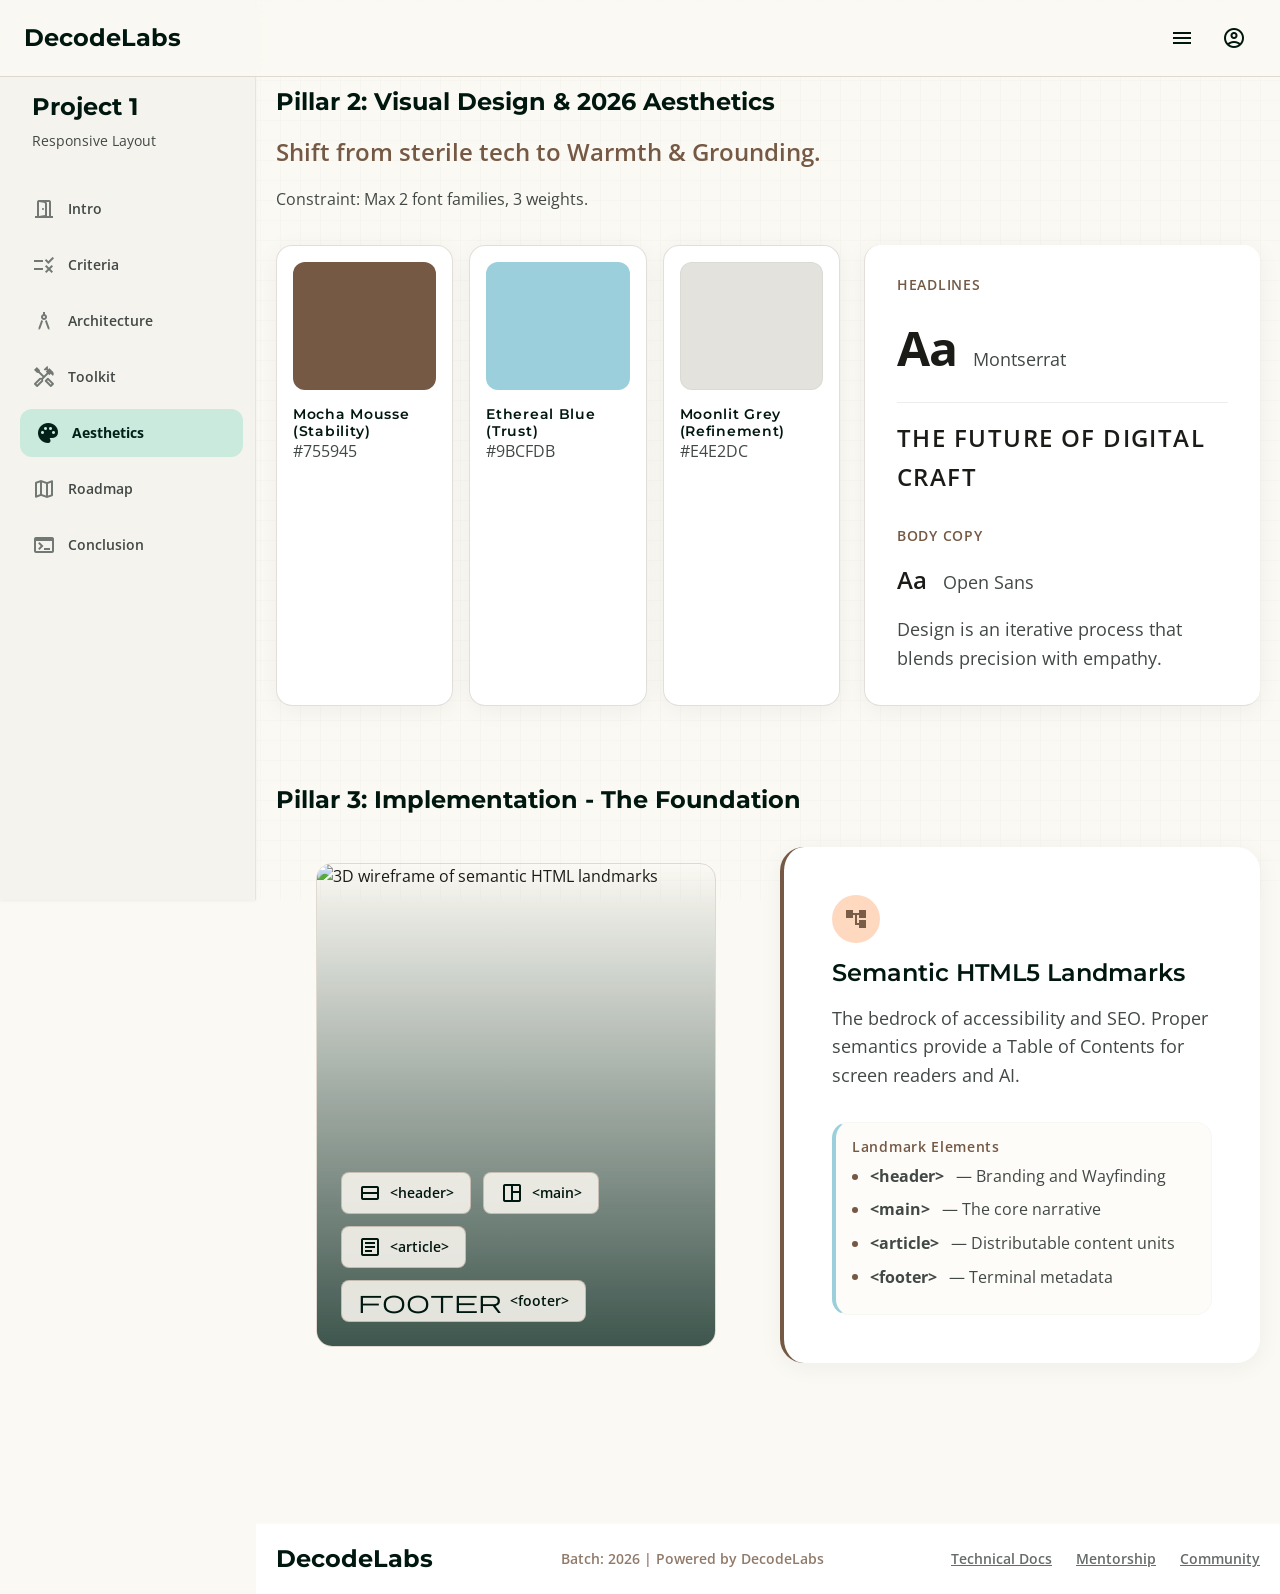
==== aesthetics.html @ eaf209af "Initial commit with responsive layout" ====
<!DOCTYPE html>
<html lang="en">
<head>
  <meta charset="UTF-8">
  <meta name="viewport" content="width=device-width, initial-scale=1.0">
  <title>Aesthetics &amp; Foundation - DecodeLabs</title>
  <link rel="preconnect" href="https://fonts.googleapis.com">
  <link rel="preconnect" href="https://fonts.gstatic.com" crossorigin>
  <link href="https://fonts.googleapis.com/css2?family=Montserrat:wght@400;600;700&family=Open+Sans:wght@400;600&display=swap" rel="stylesheet">
  <link href="https://fonts.googleapis.com/css2?family=Material+Symbols+Outlined:wght,FILL@100..700,0..1&display=swap" rel="stylesheet">
  <link rel="stylesheet" href="css/styles.css">
</head>
<body class="app-shell has-sidebar" data-page="aesthetics">
  <a class="skip-link" href="#main-content">Skip to main content</a>
  <div class="ambient grid-bg-sm" aria-hidden="true"></div>

  <header class="top-nav">
    <div class="top-nav__brand">DecodeLabs</div>
    <div class="top-nav__actions">
      <button class="icon-btn menu-toggle" type="button" data-menu-toggle aria-expanded="false" aria-controls="mobile-drawer" aria-label="Open menu">
        <span class="material-symbols-outlined">menu</span>
      </button>
      <button class="icon-btn" type="button" aria-label="Account">
        <span class="material-symbols-outlined">account_circle</span>
      </button>
    </div>
  </header>

  <nav id="mobile-drawer" class="mobile-drawer" data-mobile-drawer aria-label="Mobile">
    <a class="sidebar__link" href="index.html" data-nav="intro">
      <span class="material-symbols-outlined filled">door_open</span>
      Intro
    </a>
    <a class="sidebar__link" href="guidelines.html" data-nav="criteria">
      <span class="material-symbols-outlined">rule</span>
      Criteria
    </a>
    <a class="sidebar__link" href="architecture.html" data-nav="architecture">
      <span class="material-symbols-outlined">architecture</span>
      Architecture
    </a>
    <a class="sidebar__link" href="toolkit.html" data-nav="toolkit">
      <span class="material-symbols-outlined">handyman</span>
      Toolkit
    </a>
    <a class="sidebar__link" href="aesthetics.html" data-nav="aesthetics">
      <span class="material-symbols-outlined">palette</span>
      Aesthetics
    </a>
    <a class="sidebar__link" href="framework.html" data-nav="roadmap">
      <span class="material-symbols-outlined">map</span>
      Roadmap
    </a>
    <a class="sidebar__link" href="conclusion.html" data-nav="conclusion">
      <span class="material-symbols-outlined">terminal</span>
      Conclusion
    </a>
  </nav>

  <aside class="sidebar" aria-label="Section navigation">
    <div class="sidebar__header">
      <div class="sidebar__title">Project 1</div>
      <div class="sidebar__subtitle">Responsive Layout</div>
    </div>
    <nav class="sidebar__nav">
      <a class="sidebar__link" href="index.html" data-nav="intro"><span class="material-symbols-outlined">door_open</span> Intro</a>
      <a class="sidebar__link" href="guidelines.html" data-nav="criteria"><span class="material-symbols-outlined">rule</span> Criteria</a>
      <a class="sidebar__link" href="architecture.html" data-nav="architecture"><span class="material-symbols-outlined">architecture</span> Architecture</a>
      <a class="sidebar__link" href="toolkit.html" data-nav="toolkit"><span class="material-symbols-outlined">handyman</span> Toolkit</a>
      <a class="sidebar__link" href="aesthetics.html" data-nav="aesthetics"><span class="material-symbols-outlined filled">palette</span> Aesthetics</a>
      <a class="sidebar__link" href="framework.html" data-nav="roadmap"><span class="material-symbols-outlined">map</span> Roadmap</a>
      <a class="sidebar__link" href="conclusion.html" data-nav="conclusion"><span class="material-symbols-outlined">terminal</span> Conclusion</a>
    </nav>
  </aside>

  <main id="main-content" class="main-canvas">
    <section class="section">
      <header style="max-width:48rem;margin-bottom:var(--stack-lg);">
        <h1>Pillar 2: Visual Design &amp; 2026 Aesthetics</h1>
        <p class="text-headline-md" style="color:var(--secondary);margin-top:var(--stack-md);">Shift from sterile tech to Warmth &amp; Grounding.</p>
        <p class="text-body-md text-muted" style="margin-top:var(--stack-sm);">Constraint: Max 2 font families, 3 weights.</p>
      </header>

      <div class="bento-grid bento-grid--12">
        <div class="col-span-7 swatch-grid">
          <article class="swatch-card">
            <div class="swatch-card__color swatch-card__color--mocha"></div>
            <h3 class="text-label">Mocha Mousse (Stability)</h3>
            <p class="text-body-md text-muted">#755945</p>
          </article>
          <article class="swatch-card">
            <div class="swatch-card__color swatch-card__color--blue"></div>
            <h3 class="text-label">Ethereal Blue (Trust)</h3>
            <p class="text-body-md text-muted">#9BCFDB</p>
          </article>
          <article class="swatch-card">
            <div class="swatch-card__color swatch-card__color--grey"></div>
            <h3 class="text-label">Moonlit Grey (Refinement)</h3>
            <p class="text-body-md text-muted">#E4E2DC</p>
          </article>
        </div>

        <div class="col-span-5 type-panel">
          <div style="margin-bottom:var(--stack-lg);">
            <p class="text-label" style="color:var(--secondary);margin-bottom:var(--stack-md);">HEADLINES</p>
            <div style="display:flex;align-items:baseline;gap:16px;border-bottom:1px solid rgba(193,200,196,0.3);padding-bottom:var(--stack-md);">
              <span class="text-display">Aa</span>
              <span class="text-body-lg text-muted">Montserrat</span>
            </div>
            <p class="text-headline-md" style="margin-top:var(--stack-md);letter-spacing:0.06em;">THE FUTURE OF DIGITAL CRAFT</p>
          </div>
          <div>
            <p class="text-label" style="color:var(--secondary);margin-bottom:var(--stack-md);">BODY COPY</p>
            <div style="display:flex;align-items:baseline;gap:16px;">
              <span class="text-headline-md" style="font-family:var(--font-body);">Aa</span>
              <span class="text-body-lg text-muted">Open Sans</span>
            </div>
            <p class="text-body-lg text-muted" style="margin-top:var(--stack-md);">Design is an iterative process that blends precision with empathy.</p>
          </div>
        </div>
      </div>
    </section>

    <section class="section">
      <header style="margin-bottom:var(--stack-lg);">
        <h1>Pillar 3: Implementation - The Foundation</h1>
      </header>

      <div class="bento-grid bento-grid--2">
        <figure class="semantic-image">
          <img src="https://lh3.googleusercontent.com/aida-public/[base64]" alt="3D wireframe of semantic HTML landmarks">
          <div class="semantic-image__overlay"></div>
          <figcaption class="semantic-tags">
            <span class="semantic-tag"><span class="material-symbols-outlined">view_stream</span> &lt;header&gt;</span>
            <span class="semantic-tag"><span class="material-symbols-outlined">space_dashboard</span> &lt;main&gt;</span>
            <span class="semantic-tag"><span class="material-symbols-outlined">article</span> &lt;article&gt;</span>
            <span class="semantic-tag"><span class="material-symbols-outlined">footer</span> &lt;footer&gt;</span>
          </figcaption>
        </figure>

        <article class="card card--padded-lg" style="border-left:4px solid var(--secondary);display:flex;flex-direction:column;justify-content:center;gap:var(--stack-lg);">
          <div>
            <div style="width:48px;height:48px;border-radius:50%;background:var(--secondary-container);display:flex;align-items:center;justify-content:center;margin-bottom:var(--stack-md);">
              <span class="material-symbols-outlined filled" style="color:var(--on-secondary-container);">account_tree</span>
            </div>
            <h3 class="text-headline-md">Semantic HTML5 Landmarks</h3>
            <p class="text-body-lg text-muted" style="margin-top:var(--stack-md);">The bedrock of accessibility and SEO. Proper semantics provide a Table of Contents for screen readers and AI.</p>
          </div>
          <div class="info-box" style="border-left:4px solid var(--tertiary-fixed-dim);">
            <p class="text-label" style="color:var(--secondary);margin-bottom:8px;">Landmark Elements</p>
            <ul class="dot-list">
              <li><strong>&lt;header&gt;</strong> — Branding and Wayfinding</li>
              <li><strong>&lt;main&gt;</strong> — The core narrative</li>
              <li><strong>&lt;article&gt;</strong> — Distributable content units</li>
              <li><strong>&lt;footer&gt;</strong> — Terminal metadata</li>
            </ul>
          </div>
        </article>
      </div>
    </section>
  </main>

  <footer class="site-footer">
    <div class="top-nav__brand">DecodeLabs</div>
    <p class="site-footer__meta">Batch: 2026 | Powered by DecodeLabs</p>
    <nav class="site-footer__links" aria-label="Footer">
      <a href="#">Technical Docs</a>
      <a href="#">Mentorship</a>
      <a href="#">Community</a>
    </nav>
  </footer>

  <script src="js/main.js"></script>
</body>
</html>
---- css/styles.css ----
/* DecodeLabs Project 1 — Design System (vanilla CSS) */

::-webkit-scrollbar {
  width: 10px;
  height: 10px;
}

::-webkit-scrollbar-track {
  background: var(--surface-variant);
}

::-webkit-scrollbar-thumb {
  background: var(--secondary);
  border-radius: 5px;
}

::-webkit-scrollbar-thumb:hover {
  background: var(--secondary-fixed-dim);
}

* {
  scrollbar-width: thin;
  scrollbar-color: var(--secondary) var(--surface-variant);
}

:root {
  --on-primary: #ffffff;
  --tertiary: #00171b;
  --primary-fixed: #c9eadc;
  --on-secondary-fixed: #2a1708;
  --surface-dim: #dcdad4;
  --surface-variant: #e4e2dc;
  --tertiary-container: #002d34;
  --secondary: #755945;
  --primary-container: #0f2d24;
  --outline: #727975;
  --on-surface-variant: #414845;
  --secondary-fixed: #ffdcc5;
  --on-secondary-container: #795d49;
  --surface-container: #f0eee8;
  --tertiary-fixed-dim: #9bcfdb;
  --error: #ba1a1a;
  --error-container: #ffdad6;
  --surface-container-low: #f5f3ed;
  --surface-container-highest: #e4e2dc;
  --tertiary-fixed: #b7ebf7;
  --on-tertiary-fixed: #001f25;
  --on-tertiary: #ffffff;
  --on-tertiary-container: #2f6b78;
  --surface-container-lowest: #ffffff;
  --primary-fixed-dim: #adcec0;
  --surface-tint: #476459;
  --surface: #fbf9f3;
  --on-primary-container: #779689;
  --on-primary-fixed: #022018;
  --background: #fbf9f3;
  --outline-variant: #c1c8c4;
  --secondary-container: #fed8bf;
  --primary: #001710;
  --surface-container-high: #eae8e2;
  --on-surface: #1b1c18;
  --on-background: #1b1c18;
  --secondary-fixed-dim: #e4bfa7;

  --font-headline: "Montserrat", sans-serif;
  --font-body: "Open Sans", sans-serif;

  --stack-sm: 8px;
  --stack-md: 16px;
  --stack-lg: 32px;
  --gutter: 24px;
  --section-padding: 80px;
  --container-max: 1060px;
  --margin-page: 20px;
  --nav-height: 72px;
  --sidebar-width: 256px;
  --radius-sm: 8px;
  --radius-md: 16px;
  --radius-lg: 24px;
  --radius-full: 9999px;
  --shadow-soft: 0 4px 24px rgba(0, 23, 16, 0.05);
  --shadow-card: 0 10px 30px -10px rgba(0, 23, 16, 0.05);
  --transition: 200ms ease;
}

*, *::before, *::after { box-sizing: border-box; }

html { scroll-behavior: smooth; }

body {
  margin: 0;
  font-family: var(--font-body);
  font-size: 16px;
  line-height: 1.6;
  color: var(--on-background);
  background: var(--background);
  min-height: 100vh;
  -webkit-font-smoothing: antialiased;
}

img, svg { display: block; max-width: 100%; }

a { color: inherit; text-decoration: none; }

h1, h2, h3, h4 {
  font-family: var(--font-headline);
  line-height: 1.2;
  color: var(--primary);
  margin: 0;
}

p { margin: 0 0 1rem; }
p:last-child { margin-bottom: 0; }

ul, ol { margin: 0; padding: 0; list-style: none; }

.skip-link {
  position: absolute;
  top: -100%;
  left: var(--margin-page);
  z-index: 9999;
  padding: 0.75rem 1rem;
  background: var(--primary);
  color: var(--on-primary);
  border-radius: var(--radius-sm);
}

.skip-link:focus { top: var(--margin-page); }

/* Material Symbols */
.material-symbols-outlined {
  font-variation-settings: "FILL" 0, "wght" 400, "GRAD" 0, "opsz" 24;
  vertical-align: middle;
}

.material-symbols-outlined.filled {
  font-variation-settings: "FILL" 1, "wght" 400, "GRAD" 0, "opsz" 24;
}

/* Typography utilities */
.text-display { font-size: clamp(2rem, 1.5rem + 2vw, 3rem); font-weight: 700; letter-spacing: -0.02em; }
.text-headline-lg { font-size: clamp(1.5rem, 1.25rem + 1vw, 2rem); font-weight: 700; }
.text-headline-md { font-size: clamp(1.25rem, 1.1rem + 0.5vw, 1.5rem); font-weight: 600; }
.text-body-lg { font-size: 18px; line-height: 1.6; }
.text-body-md { font-size: 16px; line-height: 1.6; }
.text-label { font-size: 14px; font-weight: 600; letter-spacing: 0.05em; line-height: 1.2; }
.text-muted { color: var(--on-surface-variant); }

/* Background patterns */
.grid-bg {
  background-image:
    linear-gradient(to right, rgba(114, 121, 117, 0.1) 1px, transparent 1px),
    linear-gradient(to bottom, rgba(114, 121, 117, 0.1) 1px, transparent 1px);
  background-size: 40px 40px;
}

.grid-bg-sm {
  background-image:
    linear-gradient(to right, rgba(220, 218, 212, 0.1) 1px, transparent 1px),
    linear-gradient(to bottom, rgba(220, 218, 212, 0.1) 1px, transparent 1px);
  background-size: 20px 20px;
}

.blueprint-grid {
  background-image:
    linear-gradient(to right, rgba(220, 218, 212, 0.5) 1px, transparent 1px),
    linear-gradient(to bottom, rgba(220, 218, 212, 0.5) 1px, transparent 1px);
  background-size: 8px 8px;
}

.organic-gradient {
  background: linear-gradient(135deg, rgba(201, 234, 220, 0.6) 0%, rgba(183, 235, 247, 0.3) 100%);
}

.organic-bg {
  background-image:
    radial-gradient(circle at top right, rgba(201, 234, 220, 0.15) 0%, transparent 40%),
    radial-gradient(circle at bottom left, rgba(201, 234, 220, 0.15) 0%, transparent 40%);
}

.glass-panel {
  background: rgba(255, 255, 255, 0.85);
  backdrop-filter: blur(12px);
  border: 1px solid rgba(117, 89, 69, 0.2);
}

/* Ambient decor */
.ambient {
  position: fixed;
  inset: 0;
  pointer-events: none;
  z-index: -1;
  overflow: hidden;
}

.ring-decor {
  position: absolute;
  border-radius: 50%;
  border: 1px solid var(--secondary-fixed);
  opacity: 0.3;
}

.ring-decor--1 { top: -150px; left: -150px; width: 500px; height: 500px; opacity: 0.5; }
.ring-decor--2 { top: -100px; left: -100px; width: 400px; height: 400px; border-color: var(--primary-fixed); opacity: 0.3; }
.ring-decor--3 { top: -50px; left: -50px; width: 300px; height: 300px; opacity: 0.2; }

.leaf-decor {
  position: absolute;
  background-size: cover;
  background-position: center;
  opacity: 0.1;
}

.leaf-decor--br { bottom: -128px; right: -128px; width: 384px; height: 384px; }
.leaf-decor--bl { bottom: 80px; left: -80px; width: 256px; height: 256px; }

/* Layout shell */
.app-shell {
  display: flex;
  flex-direction: column;
  min-height: 100vh;
  position: relative;
}

.app-shell.has-sidebar .main-canvas {
  padding-top: calc(var(--nav-height) + var(--stack-md));
}

/* Top navigation */
.top-nav {
  position: fixed;
  top: 0;
  left: 0;
  right: 0;
  z-index: 50;
  display: flex;
  justify-content: space-between;
  align-items: center;
  padding: var(--stack-md) var(--gutter);
  width: 100%;
  background: rgba(251, 249, 243, 0.8);
  backdrop-filter: blur(12px);
  border-bottom: 1px solid rgba(117, 89, 69, 0.2);
}

.top-nav__brand {
  font-family: var(--font-headline);
  font-weight: 700;
  font-size: 1.5rem;
  color: var(--primary);
}

.top-nav__links {
  display: none;
  gap: var(--gutter);
  align-items: center;
}

.top-nav__links a {
  font-size: 14px;
  font-weight: 600;
  letter-spacing: 0.05em;
  color: var(--on-surface-variant);
  transition: color var(--transition);
  padding-bottom: 4px;
}

.top-nav__links a:hover,
.top-nav__links a:focus-visible { color: var(--primary); }

.top-nav__links a.is-active {
  color: var(--primary);
  border-bottom: 2px solid var(--primary);
}

.top-nav__actions {
  display: flex;
  align-items: center;
  gap: var(--stack-sm);
}

.icon-btn {
  display: inline-flex;
  align-items: center;
  justify-content: center;
  width: 44px;
  height: 44px;
  border: none;
  background: transparent;
  color: var(--primary);
  cursor: pointer;
  border-radius: var(--radius-full);
  transition: background var(--transition), transform var(--transition);
}

.icon-btn:hover { background: rgba(117, 89, 69, 0.08); }

.menu-toggle { display: flex; }

/* Side navigation */
.sidebar {
  display: none;
  flex-direction: column;
  position: fixed;
  left: 0;
  top: 0;
  width: var(--sidebar-width);
  height: 100%;
  padding: var(--stack-md);
  background: var(--surface-container-low);
  border-right: 1px solid rgba(193, 200, 196, 0.3);
  box-shadow: 0 1px 3px rgba(0, 0, 0, 0.05);
  z-index: 40;
  padding-top: calc(var(--nav-height) + var(--stack-md));
}

.sidebar__header { margin-bottom: var(--stack-lg); padding: 0 var(--stack-md); }

.sidebar__title {
  font-family: var(--font-headline);
  font-weight: 700;
  font-size: 1.5rem;
  color: var(--primary);
  margin-bottom: 4px;
}

.sidebar__subtitle { font-size: 14px; color: var(--on-surface-variant); }

.sidebar__nav { flex: 1; display: flex; flex-direction: column; gap: var(--stack-sm); }

.sidebar__link {
  display: flex;
  align-items: center;
  gap: 12px;
  padding: 12px 16px;
  border-radius: 12px;
  font-size: 14px;
  font-weight: 600;
  color: var(--on-surface-variant);
  transition: background var(--transition), transform var(--transition);
}

.sidebar__link .material-symbols-outlined { color: var(--outline); transition: color var(--transition); }

.sidebar__link:hover {
  background: var(--surface-container-highest);
}

.sidebar__link:hover .material-symbols-outlined { color: var(--primary); }

.sidebar__link.is-active {
  background: var(--primary-fixed);
  color: var(--on-primary-fixed);
  font-weight: 700;
  transform: translateX(4px);
}

.sidebar__link.is-active .material-symbols-outlined { color: inherit; }

.sidebar__footer {
  margin-top: auto;
  padding-top: var(--stack-md);
  border-top: 1px solid rgba(193, 200, 196, 0.3);
}

/* Mobile drawer */
.mobile-drawer {
  position: fixed;
  inset: var(--nav-height) 0 auto 0;
  z-index: 45;
  background: var(--surface-container-low);
  border-bottom: 1px solid rgba(193, 200, 196, 0.3);
  padding: var(--stack-md) var(--gutter);
  transform: translateY(-120%);
  opacity: 0;
  visibility: hidden;
  transition: transform var(--transition), opacity var(--transition), visibility var(--transition);
}

.mobile-drawer.is-open {
  transform: translateY(0);
  opacity: 1;
  visibility: visible;
}

.mobile-drawer .sidebar__link {
  border-bottom: 1px solid rgba(193, 200, 196, 0.2);
}

/* Main canvas */
.main-canvas {
  flex: 1;
  width: 100%;
  max-width: var(--container-max);
  margin: 0 auto;
  padding: calc(var(--nav-height) + var(--stack-md)) var(--margin-page) var(--section-padding);
}

/* Footer */
.site-footer {
  width: 100%;
  padding: var(--stack-md) var(--margin-page);
  display: flex;
  flex-direction: column;
  align-items: center;
  gap: var(--stack-md);
  background: var(--surface-container-lowest);
  border-top: 1px solid rgba(193, 200, 196, 0.1);
}

.site-footer__meta { font-size: 12px; font-weight: 600; color: var(--secondary); opacity: 0.8; margin: 0; text-align: center; }

.site-footer .top-nav__brand { font-size: 1.2rem; }
.site-footer__links { display: flex; flex-wrap: wrap; gap: 12px; justify-content: center; }

.site-footer__links a {
  font-size: 14px;
  font-weight: 600;
  color: var(--on-surface-variant);
  text-decoration: underline;
  opacity: 0.8;
  transition: color var(--transition), opacity var(--transition);
}

.site-footer__links a:hover { color: var(--primary); opacity: 1; }

/* Buttons */
.btn {
  display: inline-flex;
  align-items: center;
  justify-content: center;
  gap: 8px;
  min-height: 44px;
  padding: 12px 24px;
  font-family: var(--font-body);
  font-size: 14px;
  font-weight: 600;
  letter-spacing: 0.05em;
  border: none;
  border-radius: var(--radius-full);
  cursor: pointer;
  transition: background var(--transition), color var(--transition), transform var(--transition);
}

.btn:focus-visible { outline: 2px solid var(--primary); outline-offset: 2px; }

.btn--primary { background: var(--primary); color: var(--on-primary); }
.btn--primary:hover { background: var(--tertiary-fixed); color: var(--on-tertiary-fixed); }

.btn--outline {
  background: transparent;
  color: var(--secondary);
  border: 2px solid rgba(117, 89, 69, 0.2);
}

.btn--outline:hover { background: rgba(117, 89, 69, 0.05); }

.btn--fixed { background: var(--primary-fixed); color: var(--on-primary-fixed); }
.btn--fixed:hover { background: var(--primary-fixed-dim); }

.btn--full { width: 100%; }

/* Cards & sections */
.section { margin-bottom: var(--section-padding); }

.card {
  background: var(--surface-container-lowest);
  border-radius: var(--radius-lg);
  box-shadow: var(--shadow-soft);
}

.card--border-bl {
  border-bottom: 1px solid rgba(117, 89, 69, 0.2);
  border-left: 1px solid rgba(117, 89, 69, 0.2);
}

.card--border-br {
  border-bottom: 1px solid rgba(117, 89, 69, 0.2);
  border-right: 1px solid rgba(117, 89, 69, 0.2);
}

.card--padded { padding: var(--stack-lg); }
.card--padded-lg { padding: clamp(2rem, 4vw, 3rem); }

.bento-grid {
  display: grid;
  gap: var(--gutter);
}

.bento-grid--2 { grid-template-columns: 1fr; }
.bento-grid--3 { grid-template-columns: 1fr; }
.bento-grid--12 { grid-template-columns: 1fr; }

/* Hero */
.hero {
  position: relative;
  border-radius: var(--radius-lg);
  overflow: hidden;
  padding: clamp(3rem, 3vw, 2rem);
  min-height: 400px;
  display: flex;
  flex-direction: column;
  justify-content: center;
  align-items: flex-start;
  border: 1px solid rgba(167, 223, 200, 0.731);
  box-shadow: var(--shadow-soft);
  margin-bottom: var(--stack-lg);
}

.hero__badge {
  display: inline-flex;
  align-items: center;
  gap: 8px;
  background: rgba(201, 234, 220, 0.3);
  backdrop-filter: blur(4px);
  padding: 8px 16px;
  border-radius: var(--radius-full);
  border: 1px solid var(--primary-fixed);
  margin-bottom: var(--stack-md);
  font-size: 14px;
  font-weight: 600;
  letter-spacing: 0.08em;
  text-transform: uppercase;
  color: var(--primary);
}

.hero__project { color: var(--tertiary-fixed-dim); margin-bottom: 8px; }

.hero__title { margin-bottom: var(--stack-lg); max-width: 48rem; }

/* Welcome bento */
.welcome-text {
  position: relative;
  overflow: hidden;
}

.welcome-text__accent {
  position: absolute;
  top: 0;
  right: 0;
  width: 128px;
  height: 128px;
  background: var(--primary-fixed);
  opacity: 49.1;
  border-bottom-left-radius: 100%;
  transform: translate(50%, -50%);
  transition: transform 700ms ease;
}

.welcome-text:hover .welcome-text__accent { transform: translate(50%, -50%) scale(1.1); }

.welcome-visual {
  position: relative;
  min-height: 300px;
  min-width: 350px;
  display: flex;
  align-items: center;
  justify-content: center;
  background: var(--surface-container);
  border: 1px solid rgba(193, 200, 196, 0.2);
}

.welcome-visual__inner { position: absolute; inset: 0; opacity: 0.5; }

.photo-circle {
  width: clamp(220px, 60vw, 288px);
  height: clamp(220px, 60vw, 288px);
  border-radius: 50%;
  overflow: hidden;
  border: 4px solid var(--surface-container-lowest);
  box-shadow: var(--shadow-card);
  position: relative;
  z-index: 10;
}

.photo-circle img { width: 100%; height: 100%; object-fit: cover; }

.photo-ring {
  position: absolute;
  width: clamp(260px, 65vw, 320px);
  height: clamp(260px, 65vw, 320px);
  border: 2px dashed var(--primary-fixed);
  border-radius: 50%;
  opacity: 0.5;
  animation: spin 60s linear infinite;
}

@keyframes spin { to { transform: rotate(360deg); } }

/* Guidelines */
.underline-title {
  display: inline-block;
  border-bottom: 0.1px solid rgba(34, 34, 34, 0.2);
  padding-bottom: 4px;
  margin-bottom: var(--stack-md);
}

.check-list { display: flex; flex-direction: column; gap: var(--stack-md); }

.check-list__item {
  display: flex;
  align-items: flex-start;
  gap: 12px;
  font-size: 18px;
  color: var(--on-surface-variant);
}

.check-list__item .material-symbols-outlined { color: var(--primary); margin-top: 4px; }

.project-box {
  background: var(--surface-container-lowest);
  border-radius: var(--radius-lg);
  padding: clamp(1.5rem, 4vw, 3rem);
  border-left: 1px solid rgba(255, 106, 0, 0.2);
  box-shadow: var(--shadow-soft);
  position: relative;
  overflow: hidden;
}

.project-box__icon {
  position: absolute;
  top: 44px;
  right: 44px;
  opacity: 0.2;
  font-size: 3rem;
  color: var(--primary);
}

.info-box {
  background: rgba(251, 249, 243, 0.5);
  border-radius: var(--radius-md);
  padding: var(--stack-md);
  border: 1px solid rgba(193, 200, 196, 0.1);
  backdrop-filter: blur(4px);
}

.info-box__title {
  font-size: 14px;
  font-weight: 600;
  letter-spacing: 0.1em;
  text-transform: uppercase;
  margin-bottom: var(--stack-sm);
  display: flex;
  align-items: center;
  gap: 8px;
}

.dot-list li {
  display: flex;
  align-items: center;
  gap: 12px;
  font-size: 16px;
  color: var(--on-surface-variant);
  margin-bottom: 8px;
}

.dot-list li::before {
  content: "";
  width: 6px;
  height: 6px;
  border-radius: 50%;
  background: var(--secondary);
  flex-shrink: 0;
}

.tag-list { display: flex; flex-wrap: wrap; gap: 8px; margin-top: 8px; }

.tag {
  padding: 4px 12px;
  border-radius: var(--radius-full);
  font-size: 14px;
  font-weight: 600;
}

.tag--green { background: rgba(26, 208, 132, 0.217); color: var(--on-primary-container); }
.tag--blue { background: rgba(155, 207, 219, 0.2); color: var(--on-tertiary-container); }
.tag--warm { background: rgb(254, 216, 191); color: var(--on-secondary-container); }

.divider { border: none; border-top: 1px solid rgba(193, 200, 196, 0.2); margin: var(--stack-lg) 0; }

/* Architecture */
.wireframe-box {
  position: relative;
  min-height: 300px;
  border: 1px solid rgba(193, 200, 196, 0.3);
  border-radius: 12px;
  background: var(--surface);
  padding: var(--stack-md);
  display: flex;
  flex-direction: column;
  gap: var(--stack-md);
}

.wireframe-nav {
  height: 50px;
  border: 1px solid rgba(117, 89, 69, 0.3);
  background: rgba(228, 226, 220, 0.5);
  border-radius: 4px;
  display: flex;
  align-items: center;
  padding: 0 var(--stack-md);
  font-size: 14px;
  font-weight: 600;
  color: rgba(117, 89, 69, 0.7);
}

.wireframe-hero {
  height: 120px;
  border: 1px solid rgba(117, 89, 69, 0.3);
  background: rgba(228, 226, 220, 0.3);
  border-radius: 4px;
  display: flex;
  align-items: center;
  justify-content: center;
  font-size: 14px;
  font-weight: 600;
  color: rgba(117, 89, 69, 0.7);
}

.wireframe-grid {
  flex: 1;
  display: grid;
  grid-template-columns: repeat(3, 1fr);
  gap: var(--stack-md);
}

.wireframe-cell {
  border: 1px solid rgba(117, 89, 69, 0.3);
  background: rgba(228, 226, 220, 0.1);
  border-radius: 4px;
  min-height: 80px;
}

.phone-mockup {
  width: 220px;
  height: 450px;
  border: 4px solid var(--surface-variant);
  border-radius: 36px;
  background: var(--background);
  box-shadow: var(--shadow-card);
  overflow: hidden;
  display: flex;
  flex-direction: column;
  padding: var(--stack-md);
  position: relative;
}

.phone-mockup__notch {
  position: absolute;
  top: 0;
  left: 50%;
  transform: translateX(-50%);
  width: 128px;
  height: 24px;
  background: var(--surface-variant);
  border-bottom-left-radius: 12px;
  border-bottom-right-radius: 12px;
}

.phone-mockup__content {
  flex: 1;
  display: flex;
  flex-direction: column;
  align-items: center;
  justify-content: center;
  text-align: center;
  margin-top: 24px;
}

.vision-section {
  background: var(--surface-container-low);
  border-radius: var(--radius-lg);
  padding: clamp(2rem, 5vw, var(--section-padding));
  text-align: center;
  position: relative;
  overflow: hidden;
  border: 1px solid rgba(193, 200, 196, 0.2);
  box-shadow: var(--shadow-soft);
}

.vision-section::after {
  content: "";
  position: absolute;
  inset: 0;
  background: linear-gradient(to bottom, transparent, rgba(228, 226, 220, 0.3));
  pointer-events: none;
}

.devices-hologram {
  display: flex;
  align-items: flex-end;
  justify-content: center;
  gap: var(--stack-md);
  max-width: 640px;
  margin: 0 auto;
  position: relative;
  z-index: 1;
}

.device {
  border: 2px solid rgba(183, 235, 247, 0.5);
  background: rgba(183, 235, 247, 0.1);
  backdrop-filter: blur(4px);
  display: flex;
  flex-direction: column;
  border-radius: 12px;
}

.device--desktop { width: 256px; height: 160px; border-top-left-radius: 12px; border-top-right-radius: 12px; animation: pulse 4s ease-in-out infinite; }
.device--tablet { width: 160px; height: 192px; margin-left: -48px; z-index: 2; box-shadow: 0 0 15px rgba(183, 235, 247, 0.2); }
.device--mobile { width: 96px; height: 160px; margin-left: -32px; z-index: 3; animation: pulse 2s ease-in-out infinite; }

.device__bar {
  height: 16px;
  border-bottom: 1px solid rgba(183, 235, 247, 0.3);
  display: flex;
  align-items: center;
  padding: 0 8px;
  gap: 4px;
}

.device__dot { width: 8px; height: 8px; border-radius: 50%; background: rgba(183, 235, 247, 0.5); }

.device__screen {
  flex: 1;
  display: flex;
  align-items: center;
  justify-content: center;
  color: var(--tertiary-fixed);
}

@keyframes pulse {
  0%, 100% { opacity: 1; }
  50% { opacity: 0.85; }
}

.pillar-grid { display: grid; gap: var(--gutter); grid-template-columns: 1fr; }

.pillar-card {
  background: var(--surface-container-lowest);
  padding: var(--stack-lg);
  border-radius: var(--radius-lg);
  border: 1px solid rgba(193, 200, 196, 0.2);
  transition: border-color var(--transition);
}

.pillar-card:hover { border-color: rgba(0, 23, 16, 0.3); }

.pillar-card__icon {
  width: 48px;
  height: 48px;
  border-radius: 50%;
  background: var(--primary-fixed);
  display: flex;
  align-items: center;
  justify-content: center;
  margin-bottom: var(--stack-md);
  transition: transform var(--transition);
}

.pillar-card:hover .pillar-card__icon { transform: scale(1.1); }

/* Toolkit */
.tool-card {
  border-radius: var(--radius-lg);
  padding: 2rem;
  display: flex;
  flex-direction: column;
  gap: var(--stack-md);
  border-bottom: 2px solid rgba(117, 89, 69, 0.3);
  transition: transform 300ms ease;
}

.tool-card:hover { transform: translateY(-4px); }

.tool-card__icon {
  width: 48px;
  height: 48px;
  border-radius: 50%;
  display: flex;
  align-items: center;
  justify-content: center;
  font-size: 28px;
}

.tool-card__icon--html { background: rgba(201, 234, 220, 0.3); color: var(--primary); }
.tool-card__icon--css { background: rgba(255, 220, 197, 0.3); color: var(--secondary); }
.tool-card__icon--js { background: rgba(155, 207, 219, 0.3); color: var(--tertiary-container); }

.mandate-badge {
  display: inline-flex;
  align-items: center;
  gap: var(--stack-md);
  padding: 24px 32px;
  border-radius: var(--radius-lg);
  border: 2px solid rgba(117, 89, 69, 0.4);
  background: var(--surface);
  box-shadow: var(--shadow-soft);
  margin: var(--stack-md) auto 0;
}

.mandate-badge__label {
  font-size: 14px;
  font-weight: 600;
  letter-spacing: 0.1em;
  text-transform: uppercase;
  color: var(--secondary);
}

.empathy-map {
  position: relative;
  width: 256px;
  height: 256px;
  margin: 48px auto 0;
}

.empathy-map__center {
  position: absolute;
  inset: 0;
  margin: auto;
  width: 64px;
  height: 64px;
  background: var(--surface-container-highest);
  border-radius: 50%;
  border: 4px solid white;
  display: flex;
  align-items: center;
  justify-content: center;
  z-index: 10;
}

.empathy-quadrant {
  position: absolute;
  padding: 8px 16px;
  border-radius: var(--radius-full);
  font-size: 14px;
  font-weight: 600;
}

.empathy-quadrant--top { top: 0; left: 50%; transform: translate(-50%, -16px); background: rgba(155, 207, 219, 0.2); color: var(--tertiary); }
.empathy-quadrant--right { top: 50%; right: 0; transform: translate(16px, -50%); background: rgba(254, 216, 191, 0.3); color: var(--secondary); }
.empathy-quadrant--bottom { bottom: 0; left: 50%; transform: translate(-50%, 16px); background: rgba(255, 218, 214, 0.3); color: var(--error); }
.empathy-quadrant--left { top: 50%; left: 0; transform: translate(-16px, -50%); background: rgba(201, 234, 220, 0.4); color: var(--primary); }

.golden-rule {
  background: var(--primary);
  color: var(--on-primary);
  padding: 2rem;
  border-radius: var(--radius-lg);
  position: relative;
  overflow: hidden;
}

.golden-rule__bg {
  position: absolute;
  right: -40px;
  bottom: -40px;
  opacity: 0.1;
  font-size: 150px;
}

/* Aesthetics */
.swatch-grid { display: grid; grid-template-columns: 1fr; gap: var(--stack-md); }

.swatch-card {
  background: var(--surface-container-lowest);
  border-radius: var(--radius-md);
  border: 1px solid rgba(117, 89, 69, 0.2);
  padding: var(--stack-md);
  box-shadow: var(--shadow-soft);
  transition: transform 300ms ease;
}

.swatch-card:hover { transform: translateY(-4px); }

.swatch-card__color { height: 128px; border-radius: 12px; margin-bottom: var(--stack-md); }
.swatch-card__color--mocha { background: var(--secondary); }
.swatch-card__color--blue { background: var(--tertiary-fixed-dim); }
.swatch-card__color--grey { background: var(--surface-variant); border: 1px solid rgba(193, 200, 196, 0.3); }

.type-panel {
  background: var(--surface-container-lowest);
  border-radius: var(--radius-md);
  border-bottom: 1px solid rgba(117, 89, 69, 0.2);
  border-left: 1px solid rgba(117, 89, 69, 0.2);
  padding: var(--stack-lg);
  box-shadow: var(--shadow-soft);
  position: relative;
  overflow: hidden;
}

.semantic-image {
  position: relative;
  min-height: 400px;
  border-radius: var(--radius-md);
  overflow: hidden;
  border: 1px solid rgba(117, 89, 69, 0.2);
}

.semantic-image img {
  width: 100%;
  height: 100%;
  object-fit: cover;
  position: absolute;
  inset: 0;
  transition: transform 1s ease;
}

.semantic-image:hover img { transform: scale(1.05); }

.semantic-image__overlay {
  position: absolute;
  inset: 0;
  background: linear-gradient(to top, rgba(15, 45, 36, 0.8), transparent);
}

.semantic-tags {
  position: absolute;
  bottom: 24px;
  left: 24px;
  display: flex;
  flex-wrap: wrap;
  gap: 12px;
}

.semantic-tag {
  display: flex;
  align-items: center;
  gap: 8px;
  padding: 8px 16px;
  background: rgba(245, 243, 237, 0.9);
  backdrop-filter: blur(8px);
  border-radius: var(--radius-sm);
  border: 1px solid rgba(117, 89, 69, 0.3);
  font-size: 14px;
  font-weight: 600;
  color: var(--primary);
}

/* Framework / Roadmap */
.code-block {
  background: rgba(220, 218, 212, 0.3);
  padding: var(--stack-md);
  border-radius: var(--radius-sm);
  font-family: monospace;
  font-size: 12px;
  color: var(--on-surface-variant);
  border: 1px solid rgba(117, 89, 69, 0.1);
}

.strategy-banner {
  background: var(--primary);
  color: var(--on-primary);
  border-radius: var(--radius-md);
  padding: clamp(2rem, 5vw, 3rem);
  position: relative;
  overflow: hidden;
  margin-bottom: var(--section-padding);
}

.strategy-banner__bg {
  position: absolute;
  inset: 0;
  background-size: cover;
  background-position: center;
  opacity: 0.1;
  mix-blend-mode: overlay;
}

.roadmap-timeline {
  position: relative;
}

.roadmap-timeline__line {
  display: none;
  position: absolute;
  top: 50%;
  left: 0;
  right: 0;
  height: 1px;
  background: rgba(117, 89, 69, 0.2);
  transform: translateY(-50%);
}

.roadmap-steps {
  display: flex;
  flex-direction: column;
  gap: var(--stack-lg);
  position: relative;
  z-index: 1;
}

.roadmap-step {
  display: flex;
  flex-direction: row;
  align-items: center;
  gap: var(--stack-md);
}

.roadmap-step__icon {
  width: 48px;
  height: 48px;
  border-radius: 50%;
  background: var(--surface-container-lowest);
  border: 2px solid rgba(117, 89, 69, 0.3);
  display: flex;
  align-items: center;
  justify-content: center;
  flex-shrink: 0;
  transition: border-color var(--transition), background var(--transition);
}

.roadmap-step:hover .roadmap-step__icon {
  border-color: var(--primary);
  background: rgba(201, 234, 220, 0.2);
}

.roadmap-step.is-active .roadmap-step__icon {
  border-color: var(--primary);
  background: rgba(0, 23, 16, 0.05);
}

.roadmap-step.is-active .roadmap-step__icon .material-symbols-outlined { color: var(--primary); }

.roadmap-step__phase { font-size: 14px; font-weight: 600; color: var(--primary); opacity: 0.6; }

/* Conclusion */
.bubble-text {
  font-family: var(--font-headline);
  font-weight: 900;
  font-size: clamp(3rem, 10vw, 9rem);
  color: transparent;
  -webkit-text-stroke: 2px var(--primary-container);
  letter-spacing: 0.05em;
  white-space: nowrap;
  opacity: 0.2;
  text-align: center;
}

.workspace-card { position: relative; overflow: hidden; min-height: 300px; }

.workspace-card__image {
  position: absolute;
  inset: 0;
  background-size: cover;
  background-position: center;
}

.workspace-card__quote {
  position: absolute;
  bottom: var(--stack-md);
  left: var(--stack-md);
  right: var(--stack-md);
  background: rgba(245, 243, 237, 0.9);
  backdrop-filter: blur(8px);
  padding: var(--stack-md);
  border-radius: 12px;
  border: 1px solid rgba(117, 89, 69, 0.1);
  font-style: italic;
}

.next-steps-panel {
  background: var(--primary-container);
  color: var(--on-primary-container);
  border-radius: var(--radius-md);
  padding: var(--stack-lg);
  display: flex;
  flex-direction: column;
  justify-content: space-between;
  min-height: 100%;
  position: relative;
  overflow: hidden;
}

.next-steps-panel__bg {
  position: absolute;
  inset: 0;
  opacity: 0.05;
}

.next-steps-list { display: flex; flex-direction: column; gap: var(--stack-md); margin-bottom: var(--stack-lg); }

.next-steps-list li { display: flex; gap: var(--stack-sm); align-items: flex-start; }

.next-steps-list .material-symbols-outlined { color: var(--primary-fixed-dim); margin-top: 4px; }

.quote-card {
  max-width: 768px;
  margin: 0 auto var(--section-padding);
  background: var(--surface-container-lowest);
  border-radius: var(--radius-md);
  padding: var(--section-padding);
  box-shadow: var(--shadow-card);
  border: 1px solid rgba(193, 200, 196, 0.2);
  text-align: center;
  position: relative;
  overflow: hidden;
}

.quote-card__icon { font-size: 2.5rem; color: var(--primary-fixed-dim); margin-bottom: var(--stack-md); }

.quote-card__divider {
  width: 64px;
  height: 4px;
  background: var(--primary-fixed-dim);
  border-radius: var(--radius-full);
  margin: var(--stack-lg) auto 0;
}

/* Responsive */
@media (min-width: 768px) {

  .bento-grid--2 { grid-template-columns: repeat(2, 1fr); }
  .bento-grid--3 { grid-template-columns: repeat(3, 1fr); }
  .bento-grid--12 { grid-template-columns: repeat(12, 1fr); }

  .col-span-7 { grid-column: span 7; }
  .col-span-5 { grid-column: span 5; }
  .col-span-8 { grid-column: span 8; }
  .col-span-4 { grid-column: span 4; }

  .pillar-grid { grid-template-columns: repeat(3, 1fr); }
  .swatch-grid { grid-template-columns: repeat(3, 1fr); }

  .site-footer {
    flex-direction: row;
    justify-content: space-between;
    gap: 0;
  }
  
  .site-footer__meta {
    font-size: 14px;
  }
  
  .site-footer__links {
    justify-content: flex-end;
    gap: var(--gutter);
  }
  
  .site-footer .top-nav__brand {
    font-size: 1.5rem;
  }

  .roadmap-steps { flex-direction: row; justify-content: space-between; }
  .roadmap-step { flex-direction: column; text-align: center; flex: 1; }
  .roadmap-timeline__line { display: block; }

  .show-from-md { display: block !important; }
}

@media (min-width: 1024px) {
  .sidebar { display: flex; }

  .app-shell.has-sidebar .main-canvas {
    margin-left: var(--sidebar-width);
    width: calc(100% - var(--sidebar-width));
    max-width: calc(var(--container-max) + var(--sidebar-width));
  }

  .app-shell.has-sidebar .site-footer {
    margin-left: var(--sidebar-width);
    width: calc(100% - var(--sidebar-width));
  }
}

@media (prefers-reduced-motion: reduce) {
  html { scroll-behavior: auto; }
  *, *::before, *::after {
    animation-duration: 0.01ms !important;
    transition-duration: 0.01ms !important;
  }
}
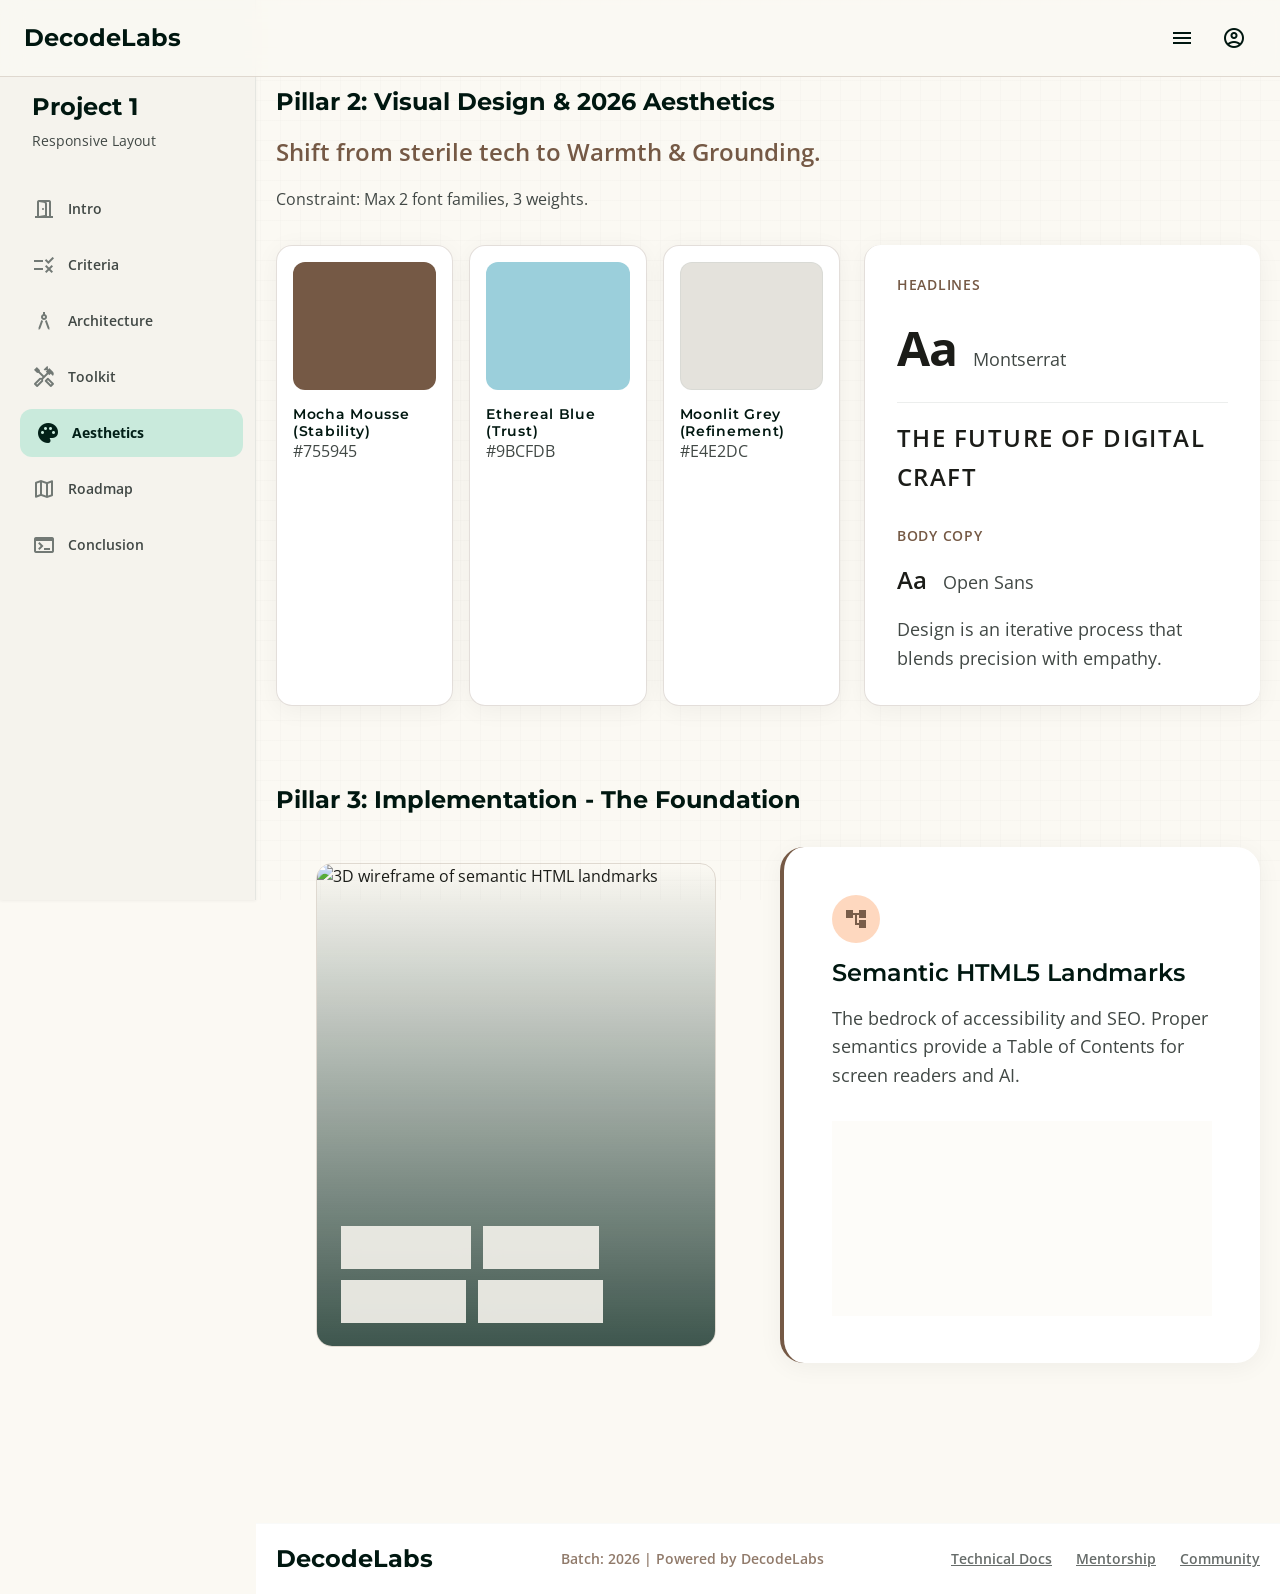
==== commit 511a55df: "Fix footer icon to use valid Material Symbol" ====
--- a/aesthetics.html
+++ b/aesthetics.html
@@ -134,7 +134,7 @@
             <span class="semantic-tag"><span class="material-symbols-outlined">view_stream</span> &lt;header&gt;</span>
             <span class="semantic-tag"><span class="material-symbols-outlined">space_dashboard</span> &lt;main&gt;</span>
             <span class="semantic-tag"><span class="material-symbols-outlined">article</span> &lt;article&gt;</span>
-            <span class="semantic-tag"><span class="material-symbols-outlined">footer</span> &lt;footer&gt;</span>
+            <span class="semantic-tag"><span class="material-symbols-outlined">reorder</span> &lt;footer&gt;</span>
           </figcaption>
         </figure>
 
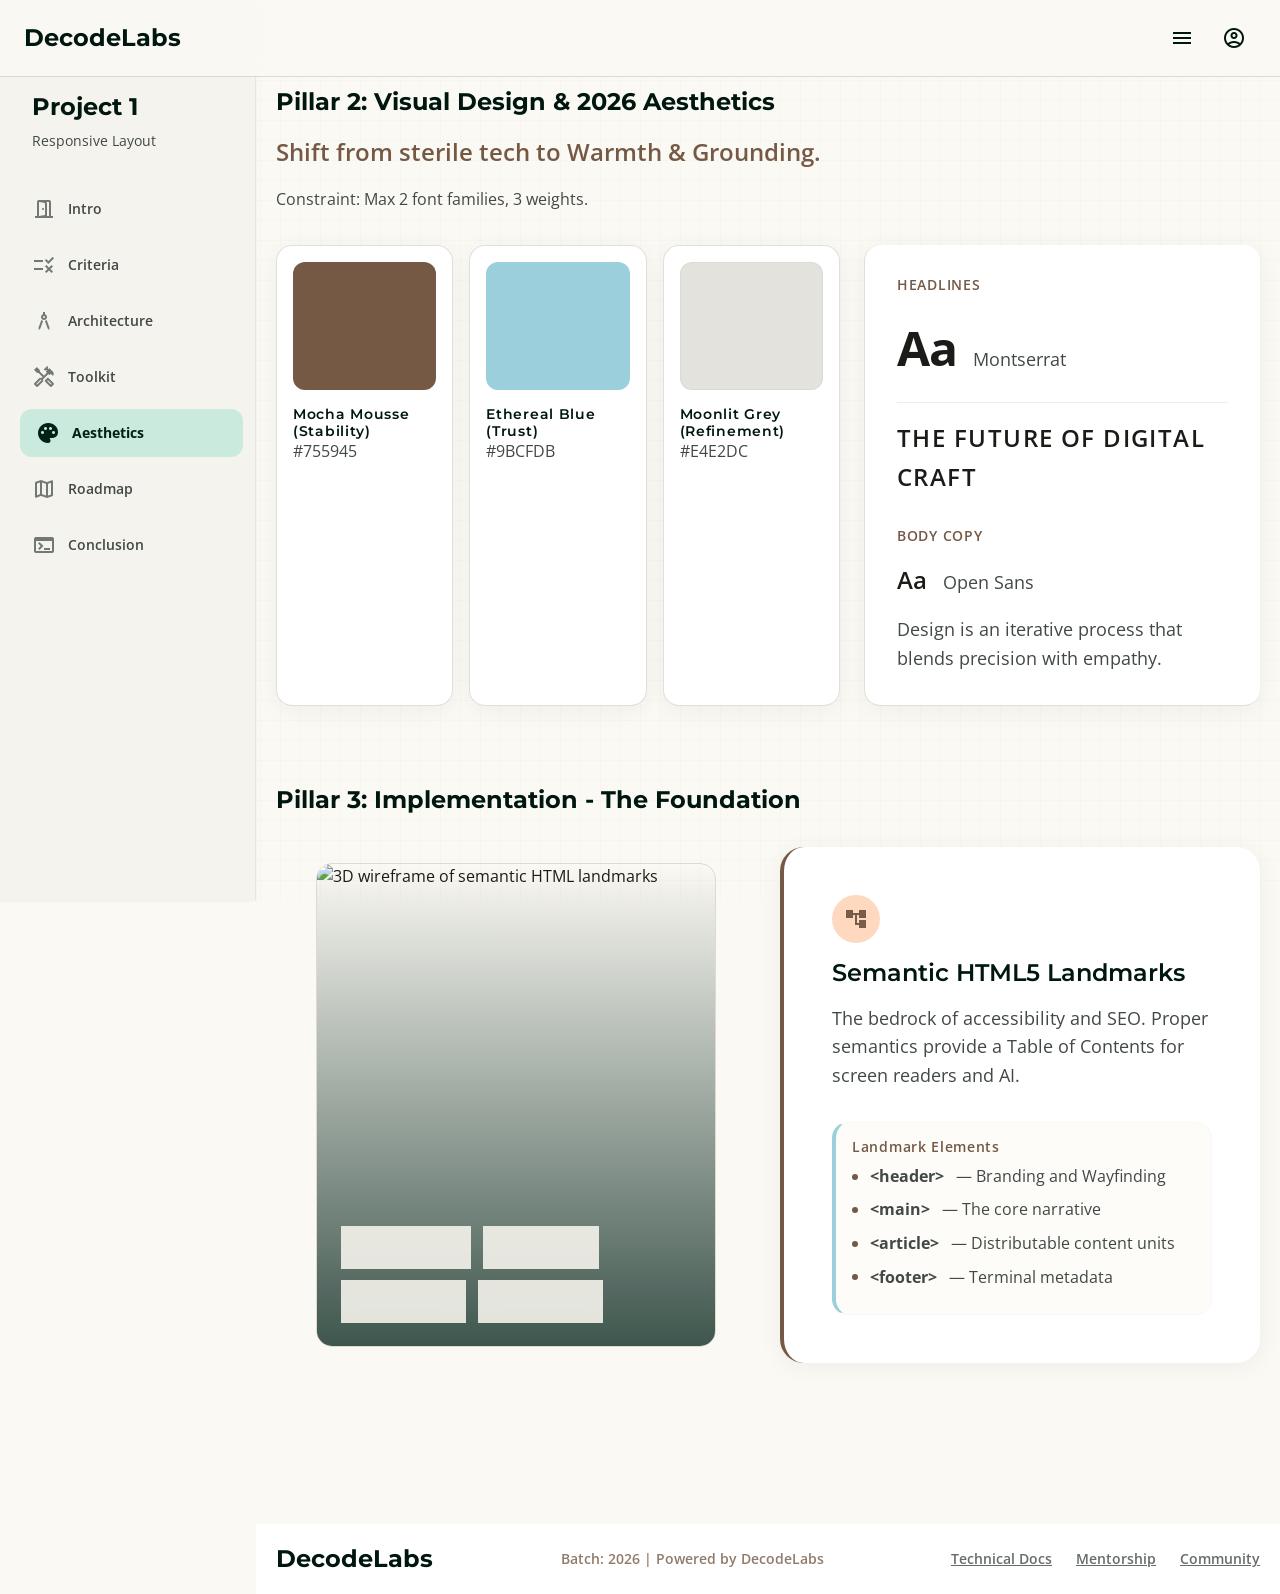
==== commit c1017d4d: "Optimize Material Symbols font loading with preload" ====
--- a/aesthetics.html
+++ b/aesthetics.html
@@ -6,6 +6,7 @@
   <title>Aesthetics &amp; Foundation - DecodeLabs</title>
   <link rel="preconnect" href="https://fonts.googleapis.com">
   <link rel="preconnect" href="https://fonts.gstatic.com" crossorigin>
+  <link rel="preload" as="font" href="https://fonts.gstatic.com/s/materialsymbolsoutlined/v215/kJF1BvYX7BgnkSrUwT8OhrdQ4wEUPe5Nc9ZfU4Nk_451MZ9w.woff2" type="font/woff2" crossorigin>
   <link href="https://fonts.googleapis.com/css2?family=Montserrat:wght@400;600;700&family=Open+Sans:wght@400;600&display=swap" rel="stylesheet">
   <link href="https://fonts.googleapis.com/css2?family=Material+Symbols+Outlined:wght,FILL@100..700,0..1&display=swap" rel="stylesheet">
   <link rel="stylesheet" href="css/styles.css">
--- a/css/styles.css
+++ b/css/styles.css
@@ -1074,12 +1074,11 @@
 .roadmap-timeline__line {
   display: none;
   position: absolute;
-  top: 50%;
+  top: 24px;
   left: 0;
   right: 0;
   height: 1px;
   background: rgba(117, 89, 69, 0.2);
-  transform: translateY(-50%);
 }
 
 .roadmap-steps {
